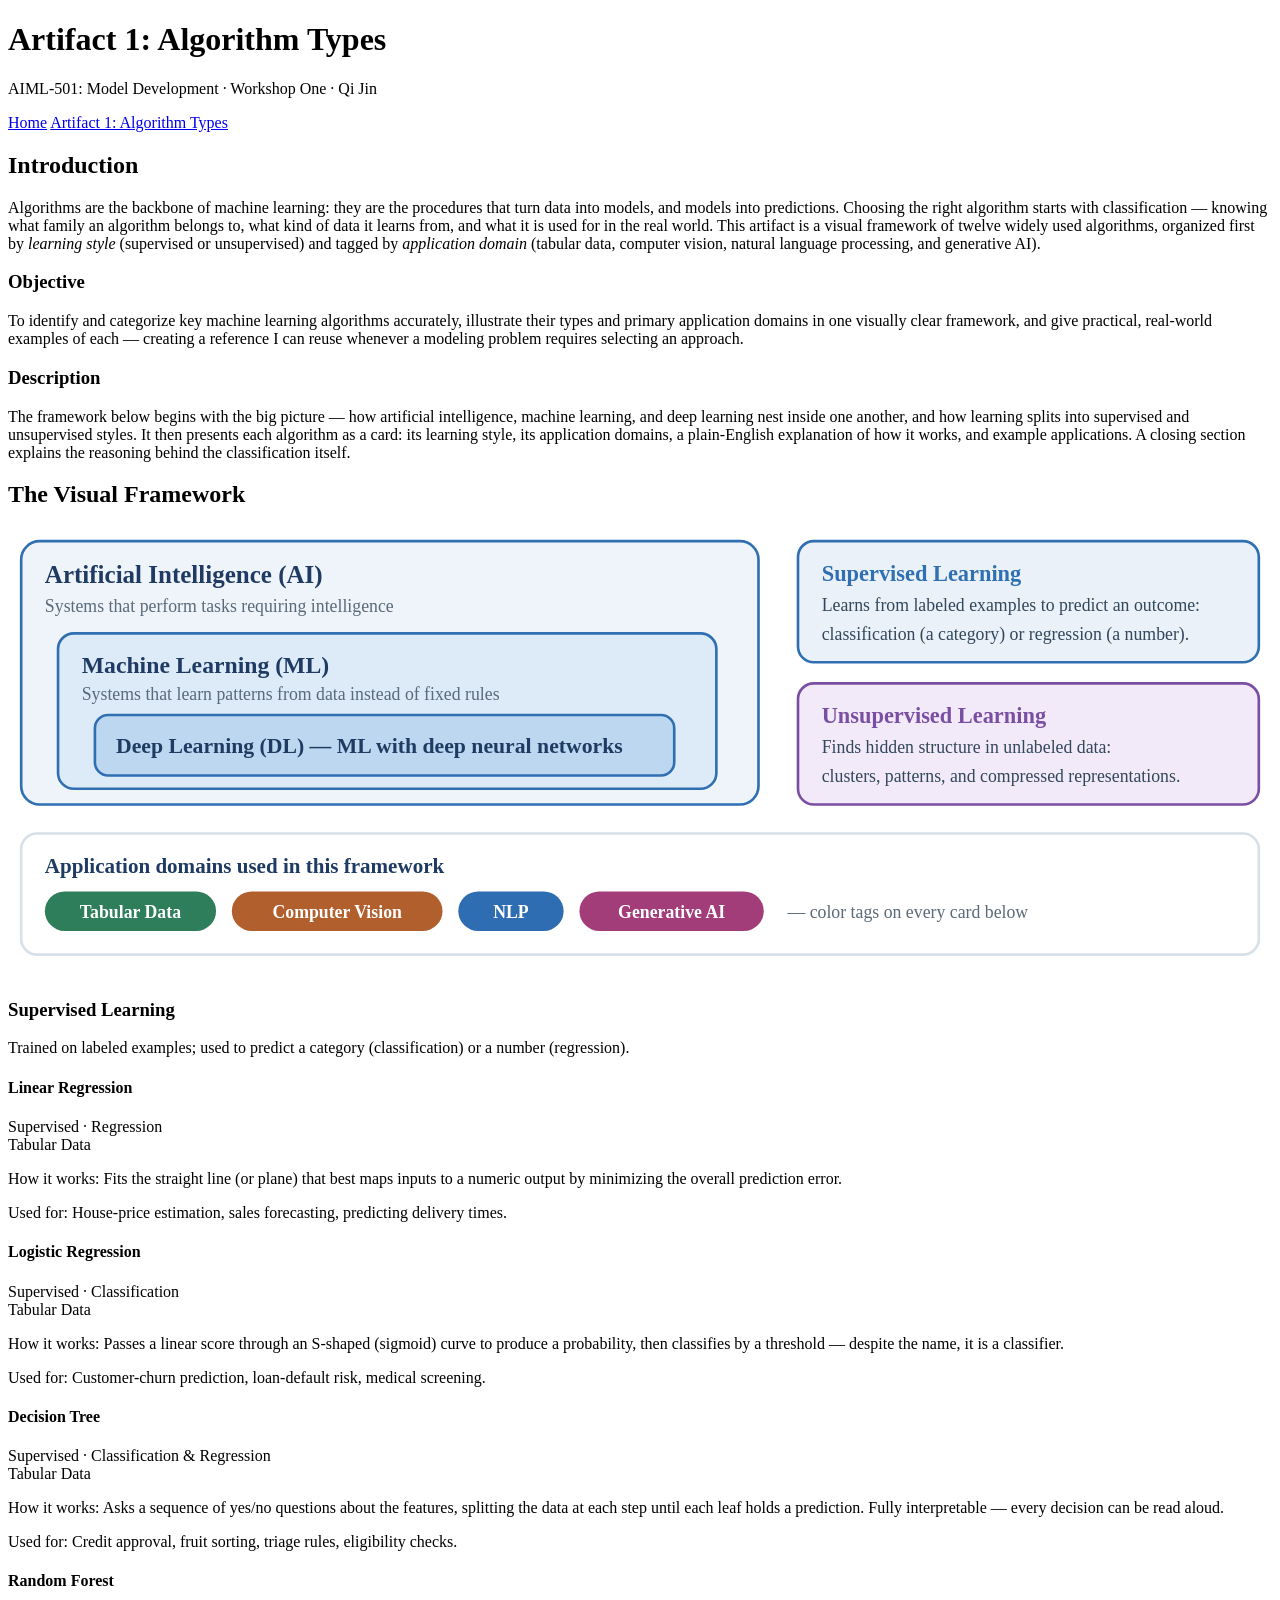
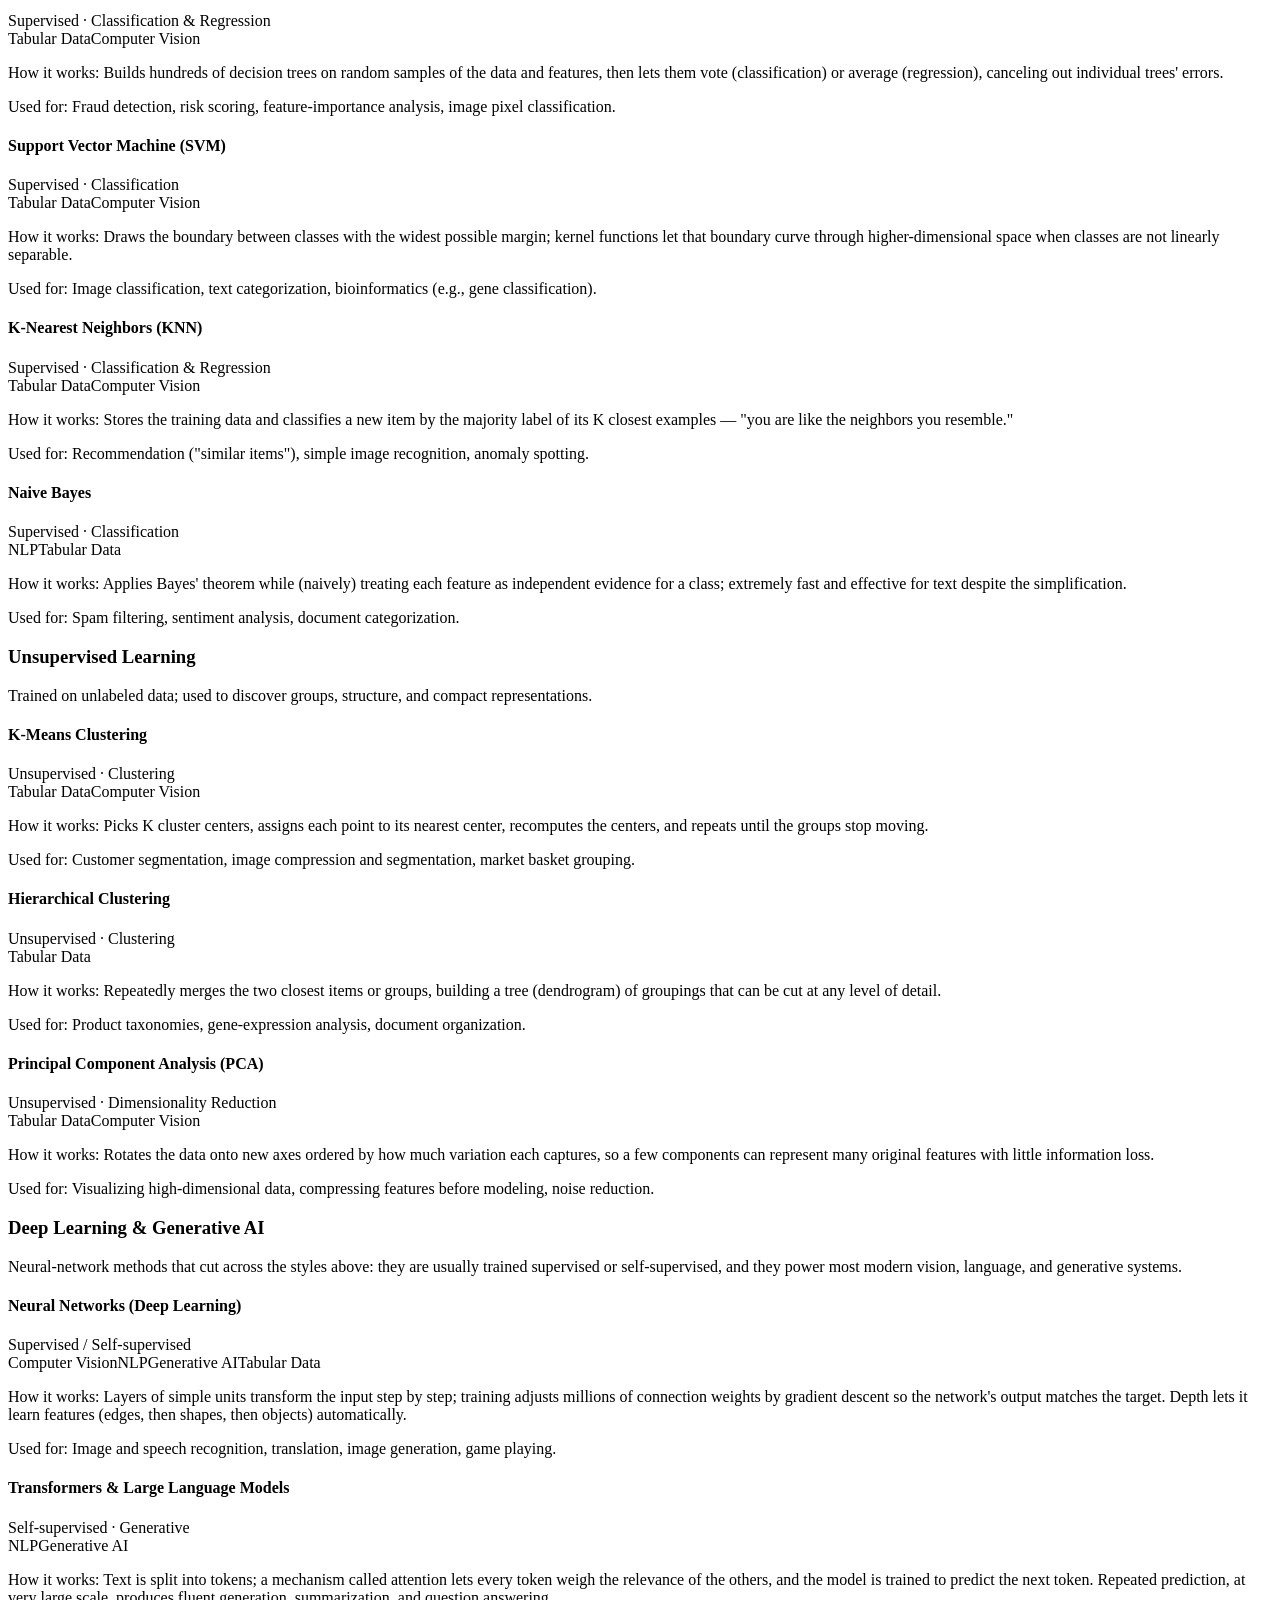
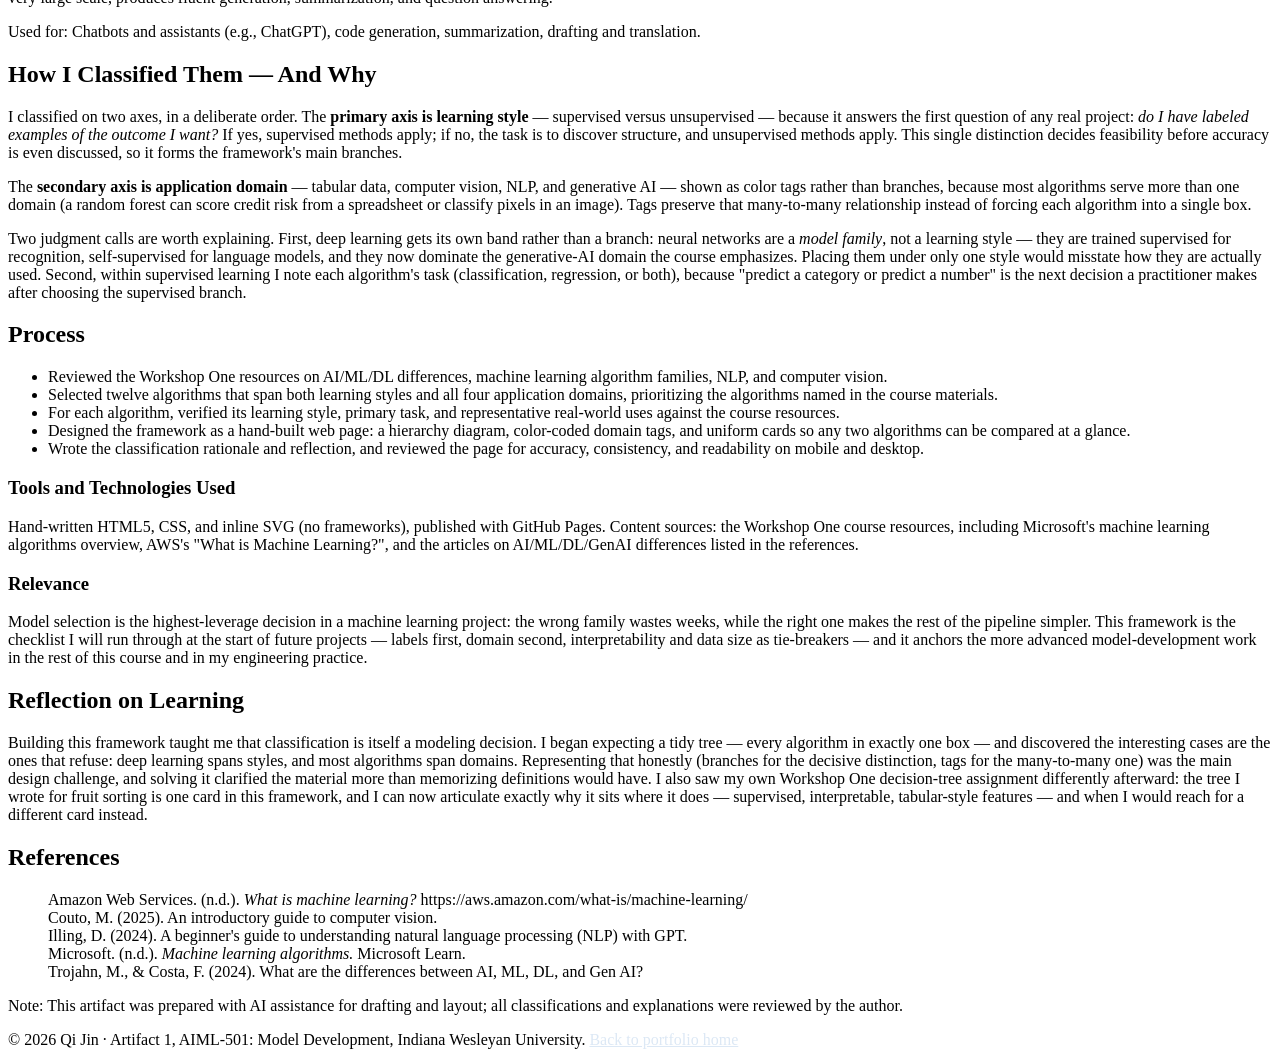
==== algorithm-types.html @ 79d7b703 "portfolio: add algorithm-types.html" ====
<!DOCTYPE html>
<html lang="en">
<head>
<meta charset="UTF-8">
<meta name="viewport" content="width=device-width, initial-scale=1.0">
<title>Artifact 1: Algorithm Types — Qi Jin Portfolio</title>
<link rel="stylesheet" href="style.css">
</head>
<body>
<header class="site">
  <div class="wrap">
    <h1>Artifact 1: Algorithm Types</h1>
    <p class="sub">AIML-501: Model Development &middot; Workshop One &middot; Qi Jin</p>
  </div>
</header>
<nav class="top">
  <div class="wrap">
    <a href="index.html">Home</a>
    <a href="algorithm-types.html" class="active">Artifact 1: Algorithm Types</a>
  </div>
</nav>

<div class="wrap">

  <section>
    <h2 class="sec">Introduction</h2>
    <p>Algorithms are the backbone of machine learning: they are the procedures that turn
    data into models, and models into predictions. Choosing the right algorithm starts
    with classification — knowing what family an algorithm belongs to, what kind of data
    it learns from, and what it is used for in the real world. This artifact is a visual
    framework of twelve widely used algorithms, organized first by <em>learning style</em>
    (supervised or unsupervised) and tagged by <em>application domain</em> (tabular data,
    computer vision, natural language processing, and generative AI).</p>

    <h3>Objective</h3>
    <p>To identify and categorize key machine learning algorithms accurately, illustrate
    their types and primary application domains in one visually clear framework, and give
    practical, real-world examples of each — creating a reference I can reuse whenever a
    modeling problem requires selecting an approach.</p>

    <h3>Description</h3>
    <p>The framework below begins with the big picture — how artificial intelligence,
    machine learning, and deep learning nest inside one another, and how learning splits
    into supervised and unsupervised styles. It then presents each algorithm as a card:
    its learning style, its application domains, a plain-English explanation of how it
    works, and example applications. A closing section explains the reasoning behind the
    classification itself.</p>
  </section>

  <section>
    <h2 class="sec">The Visual Framework</h2>

    <div class="diagram" role="img" aria-label="Diagram: Artificial Intelligence contains Machine Learning, which contains Deep Learning. Machine learning splits into supervised learning (learns from labeled examples) and unsupervised learning (finds structure in unlabeled data).">
      <svg viewBox="0 0 960 340" xmlns="http://www.w3.org/2000/svg" font-family="inherit">
        <!-- Nested hierarchy -->
        <rect x="10" y="10" width="560" height="200" rx="14" fill="#eef4fa" stroke="#2f6fb2" stroke-width="2"/>
        <text x="28" y="42" font-size="19" font-weight="700" fill="#1f3b63">Artificial Intelligence (AI)</text>
        <text x="28" y="64" font-size="13.5" fill="#5a6a7a">Systems that perform tasks requiring intelligence</text>
        <rect x="38" y="80" width="500" height="118" rx="12" fill="#dcebf7" stroke="#2f6fb2" stroke-width="2"/>
        <text x="56" y="110" font-size="18" font-weight="700" fill="#1f3b63">Machine Learning (ML)</text>
        <text x="56" y="131" font-size="13.5" fill="#5a6a7a">Systems that learn patterns from data instead of fixed rules</text>
        <rect x="66" y="142" width="440" height="46" rx="10" fill="#bcd7ef" stroke="#2f6fb2" stroke-width="2"/>
        <text x="82" y="171" font-size="16.5" font-weight="700" fill="#1f3b63">Deep Learning (DL) — ML with deep neural networks</text>
        <!-- Side branches -->
        <rect x="600" y="10" width="350" height="92" rx="12" fill="#eaf1f8" stroke="#2f6fb2" stroke-width="2"/>
        <text x="618" y="40" font-size="17" font-weight="700" fill="#2f6fb2">Supervised Learning</text>
        <text x="618" y="63" font-size="13.5" fill="#33475c">Learns from labeled examples to predict an outcome:</text>
        <text x="618" y="85" font-size="13.5" fill="#33475c">classification (a category) or regression (a number).</text>
        <rect x="600" y="118" width="350" height="92" rx="12" fill="#f2eaf8" stroke="#7a4fa3" stroke-width="2"/>
        <text x="618" y="148" font-size="17" font-weight="700" fill="#7a4fa3">Unsupervised Learning</text>
        <text x="618" y="171" font-size="13.5" fill="#33475c">Finds hidden structure in unlabeled data:</text>
        <text x="618" y="193" font-size="13.5" fill="#33475c">clusters, patterns, and compressed representations.</text>
        <!-- Domain strip -->
        <rect x="10" y="232" width="940" height="92" rx="12" fill="#ffffff" stroke="#d8e0e8" stroke-width="2"/>
        <text x="28" y="262" font-size="16" font-weight="700" fill="#1f3b63">Application domains used in this framework</text>
        <rect x="28" y="276" width="130" height="30" rx="15" fill="#2e7d5b"/><text x="93" y="296" font-size="13.5" font-weight="700" fill="#ffffff" text-anchor="middle">Tabular Data</text>
        <rect x="170" y="276" width="160" height="30" rx="15" fill="#b25f2e"/><text x="250" y="296" font-size="13.5" font-weight="700" fill="#ffffff" text-anchor="middle">Computer Vision</text>
        <rect x="342" y="276" width="80" height="30" rx="15" fill="#2e6db2"/><text x="382" y="296" font-size="13.5" font-weight="700" fill="#ffffff" text-anchor="middle">NLP</text>
        <rect x="434" y="276" width="140" height="30" rx="15" fill="#a33d7a"/><text x="504" y="296" font-size="13.5" font-weight="700" fill="#ffffff" text-anchor="middle">Generative AI</text>
        <text x="592" y="296" font-size="13.5" fill="#5a6a7a">— color tags on every card below</text>
      </svg>
    </div>

    <div class="branch-title"><h3 style="color:var(--sup)">Supervised Learning</h3><div class="rule"></div></div>
    <p class="muted small">Trained on labeled examples; used to predict a category (classification) or a number (regression).</p>
    <div class="grid">

      <div class="algo">
        <h4>Linear Regression</h4><div class="type sup">Supervised &middot; Regression</div>
        <div class="tags"><span class="tag tab">Tabular Data</span></div>
        <p><span class="lbl">How it works:</span> Fits the straight line (or plane) that best maps inputs to a numeric output by minimizing the overall prediction error.</p>
        <p><span class="lbl">Used for:</span> House-price estimation, sales forecasting, predicting delivery times.</p>
      </div>

      <div class="algo">
        <h4>Logistic Regression</h4><div class="type sup">Supervised &middot; Classification</div>
        <div class="tags"><span class="tag tab">Tabular Data</span></div>
        <p><span class="lbl">How it works:</span> Passes a linear score through an S-shaped (sigmoid) curve to produce a probability, then classifies by a threshold — despite the name, it is a classifier.</p>
        <p><span class="lbl">Used for:</span> Customer-churn prediction, loan-default risk, medical screening.</p>
      </div>

      <div class="algo">
        <h4>Decision Tree</h4><div class="type sup">Supervised &middot; Classification &amp; Regression</div>
        <div class="tags"><span class="tag tab">Tabular Data</span></div>
        <p><span class="lbl">How it works:</span> Asks a sequence of yes/no questions about the features, splitting the data at each step until each leaf holds a prediction. Fully interpretable — every decision can be read aloud.</p>
        <p><span class="lbl">Used for:</span> Credit approval, fruit sorting, triage rules, eligibility checks.</p>
      </div>

      <div class="algo">
        <h4>Random Forest</h4><div class="type sup">Supervised &middot; Classification &amp; Regression</div>
        <div class="tags"><span class="tag tab">Tabular Data</span><span class="tag cv">Computer Vision</span></div>
        <p><span class="lbl">How it works:</span> Builds hundreds of decision trees on random samples of the data and features, then lets them vote (classification) or average (regression), canceling out individual trees' errors.</p>
        <p><span class="lbl">Used for:</span> Fraud detection, risk scoring, feature-importance analysis, image pixel classification.</p>
      </div>

      <div class="algo">
        <h4>Support Vector Machine (SVM)</h4><div class="type sup">Supervised &middot; Classification</div>
        <div class="tags"><span class="tag tab">Tabular Data</span><span class="tag cv">Computer Vision</span></div>
        <p><span class="lbl">How it works:</span> Draws the boundary between classes with the widest possible margin; kernel functions let that boundary curve through higher-dimensional space when classes are not linearly separable.</p>
        <p><span class="lbl">Used for:</span> Image classification, text categorization, bioinformatics (e.g., gene classification).</p>
      </div>

      <div class="algo">
        <h4>K-Nearest Neighbors (KNN)</h4><div class="type sup">Supervised &middot; Classification &amp; Regression</div>
        <div class="tags"><span class="tag tab">Tabular Data</span><span class="tag cv">Computer Vision</span></div>
        <p><span class="lbl">How it works:</span> Stores the training data and classifies a new item by the majority label of its K closest examples — "you are like the neighbors you resemble."</p>
        <p><span class="lbl">Used for:</span> Recommendation ("similar items"), simple image recognition, anomaly spotting.</p>
      </div>

      <div class="algo">
        <h4>Naive Bayes</h4><div class="type sup">Supervised &middot; Classification</div>
        <div class="tags"><span class="tag nlp">NLP</span><span class="tag tab">Tabular Data</span></div>
        <p><span class="lbl">How it works:</span> Applies Bayes' theorem while (naively) treating each feature as independent evidence for a class; extremely fast and effective for text despite the simplification.</p>
        <p><span class="lbl">Used for:</span> Spam filtering, sentiment analysis, document categorization.</p>
      </div>

    </div>

    <div class="branch-title"><h3 style="color:var(--uns)">Unsupervised Learning</h3><div class="rule"></div></div>
    <p class="muted small">Trained on unlabeled data; used to discover groups, structure, and compact representations.</p>
    <div class="grid">

      <div class="algo">
        <h4>K-Means Clustering</h4><div class="type uns">Unsupervised &middot; Clustering</div>
        <div class="tags"><span class="tag tab">Tabular Data</span><span class="tag cv">Computer Vision</span></div>
        <p><span class="lbl">How it works:</span> Picks K cluster centers, assigns each point to its nearest center, recomputes the centers, and repeats until the groups stop moving.</p>
        <p><span class="lbl">Used for:</span> Customer segmentation, image compression and segmentation, market basket grouping.</p>
      </div>

      <div class="algo">
        <h4>Hierarchical Clustering</h4><div class="type uns">Unsupervised &middot; Clustering</div>
        <div class="tags"><span class="tag tab">Tabular Data</span></div>
        <p><span class="lbl">How it works:</span> Repeatedly merges the two closest items or groups, building a tree (dendrogram) of groupings that can be cut at any level of detail.</p>
        <p><span class="lbl">Used for:</span> Product taxonomies, gene-expression analysis, document organization.</p>
      </div>

      <div class="algo">
        <h4>Principal Component Analysis (PCA)</h4><div class="type uns">Unsupervised &middot; Dimensionality Reduction</div>
        <div class="tags"><span class="tag tab">Tabular Data</span><span class="tag cv">Computer Vision</span></div>
        <p><span class="lbl">How it works:</span> Rotates the data onto new axes ordered by how much variation each captures, so a few components can represent many original features with little information loss.</p>
        <p><span class="lbl">Used for:</span> Visualizing high-dimensional data, compressing features before modeling, noise reduction.</p>
      </div>

    </div>

    <div class="branch-title"><h3 style="color:var(--gen)">Deep Learning &amp; Generative AI</h3><div class="rule"></div></div>
    <p class="muted small">Neural-network methods that cut across the styles above: they are usually trained supervised or self-supervised, and they power most modern vision, language, and generative systems.</p>
    <div class="grid">

      <div class="algo">
        <h4>Neural Networks (Deep Learning)</h4><div class="type sup">Supervised / Self-supervised</div>
        <div class="tags"><span class="tag cv">Computer Vision</span><span class="tag nlp">NLP</span><span class="tag gen">Generative AI</span><span class="tag tab">Tabular Data</span></div>
        <p><span class="lbl">How it works:</span> Layers of simple units transform the input step by step; training adjusts millions of connection weights by gradient descent so the network's output matches the target. Depth lets it learn features (edges, then shapes, then objects) automatically.</p>
        <p><span class="lbl">Used for:</span> Image and speech recognition, translation, image generation, game playing.</p>
      </div>

      <div class="algo">
        <h4>Transformers &amp; Large Language Models</h4><div class="type sup">Self-supervised &middot; Generative</div>
        <div class="tags"><span class="tag nlp">NLP</span><span class="tag gen">Generative AI</span></div>
        <p><span class="lbl">How it works:</span> Text is split into tokens; a mechanism called attention lets every token weigh the relevance of the others, and the model is trained to predict the next token. Repeated prediction, at very large scale, produces fluent generation, summarization, and question answering.</p>
        <p><span class="lbl">Used for:</span> Chatbots and assistants (e.g., ChatGPT), code generation, summarization, drafting and translation.</p>
      </div>

    </div>
  </section>

  <section>
    <h2 class="sec">How I Classified Them — And Why</h2>
    <p>I classified on two axes, in a deliberate order. The <strong>primary axis is learning
    style</strong> — supervised versus unsupervised — because it answers the first question
    of any real project: <em>do I have labeled examples of the outcome I want?</em> If yes,
    supervised methods apply; if no, the task is to discover structure, and unsupervised
    methods apply. This single distinction decides feasibility before accuracy is even
    discussed, so it forms the framework's main branches.</p>
    <p>The <strong>secondary axis is application domain</strong> — tabular data, computer
    vision, NLP, and generative AI — shown as color tags rather than branches, because
    most algorithms serve more than one domain (a random forest can score credit risk from
    a spreadsheet or classify pixels in an image). Tags preserve that many-to-many
    relationship instead of forcing each algorithm into a single box.</p>
    <p>Two judgment calls are worth explaining. First, deep learning gets its own band
    rather than a branch: neural networks are a <em>model family</em>, not a learning style —
    they are trained supervised for recognition, self-supervised for language models, and
    they now dominate the generative-AI domain the course emphasizes. Placing them under
    only one style would misstate how they are actually used. Second, within supervised
    learning I note each algorithm's task (classification, regression, or both), because
    "predict a category or predict a number" is the next decision a practitioner makes
    after choosing the supervised branch.</p>
  </section>

  <section>
    <h2 class="sec">Process</h2>
    <ul>
      <li>Reviewed the Workshop One resources on AI/ML/DL differences, machine learning algorithm families, NLP, and computer vision.</li>
      <li>Selected twelve algorithms that span both learning styles and all four application domains, prioritizing the algorithms named in the course materials.</li>
      <li>For each algorithm, verified its learning style, primary task, and representative real-world uses against the course resources.</li>
      <li>Designed the framework as a hand-built web page: a hierarchy diagram, color-coded domain tags, and uniform cards so any two algorithms can be compared at a glance.</li>
      <li>Wrote the classification rationale and reflection, and reviewed the page for accuracy, consistency, and readability on mobile and desktop.</li>
    </ul>

    <h3>Tools and Technologies Used</h3>
    <p>Hand-written HTML5, CSS, and inline SVG (no frameworks), published with GitHub
    Pages. Content sources: the Workshop One course resources, including Microsoft's
    machine learning algorithms overview, AWS's "What is Machine Learning?", and the
    articles on AI/ML/DL/GenAI differences listed in the references.</p>

    <h3>Relevance</h3>
    <p>Model selection is the highest-leverage decision in a machine learning project:
    the wrong family wastes weeks, while the right one makes the rest of the pipeline
    simpler. This framework is the checklist I will run through at the start of future
    projects — labels first, domain second, interpretability and data size as
    tie-breakers — and it anchors the more advanced model-development work in the rest
    of this course and in my engineering practice.</p>
  </section>

  <section>
    <h2 class="sec">Reflection on Learning</h2>
    <p>Building this framework taught me that classification is itself a modeling
    decision. I began expecting a tidy tree — every algorithm in exactly one box — and
    discovered the interesting cases are the ones that refuse: deep learning spans
    styles, and most algorithms span domains. Representing that honestly (branches for
    the decisive distinction, tags for the many-to-many one) was the main design
    challenge, and solving it clarified the material more than memorizing definitions
    would have. I also saw my own Workshop One decision-tree assignment differently
    afterward: the tree I wrote for fruit sorting is one card in this framework, and I
    can now articulate exactly why it sits where it does — supervised, interpretable,
    tabular-style features — and when I would reach for a different card instead.</p>
  </section>

  <section>
    <h2 class="sec">References</h2>
    <ul class="small" style="list-style:none;margin-left:0">
      <li>Amazon Web Services. (n.d.). <em>What is machine learning?</em> https://aws.amazon.com/what-is/machine-learning/</li>
      <li>Couto, M. (2025). An introductory guide to computer vision.</li>
      <li>Illing, D. (2024). A beginner's guide to understanding natural language processing (NLP) with GPT.</li>
      <li>Microsoft. (n.d.). <em>Machine learning algorithms.</em> Microsoft Learn.</li>
      <li>Trojahn, M., &amp; Costa, F. (2024). What are the differences between AI, ML, DL, and Gen AI?</li>
    </ul>
    <p class="small muted">Note: This artifact was prepared with AI assistance for drafting and layout; all classifications and explanations were reviewed by the author.</p>
  </section>

</div>

<footer>
  <div class="wrap">&copy; 2026 Qi Jin &middot; Artifact 1, AIML-501: Model Development, Indiana Wesleyan University. <a href="index.html" style="color:#dce8f5">Back to portfolio home</a></div>
</footer>
</body>
</html>
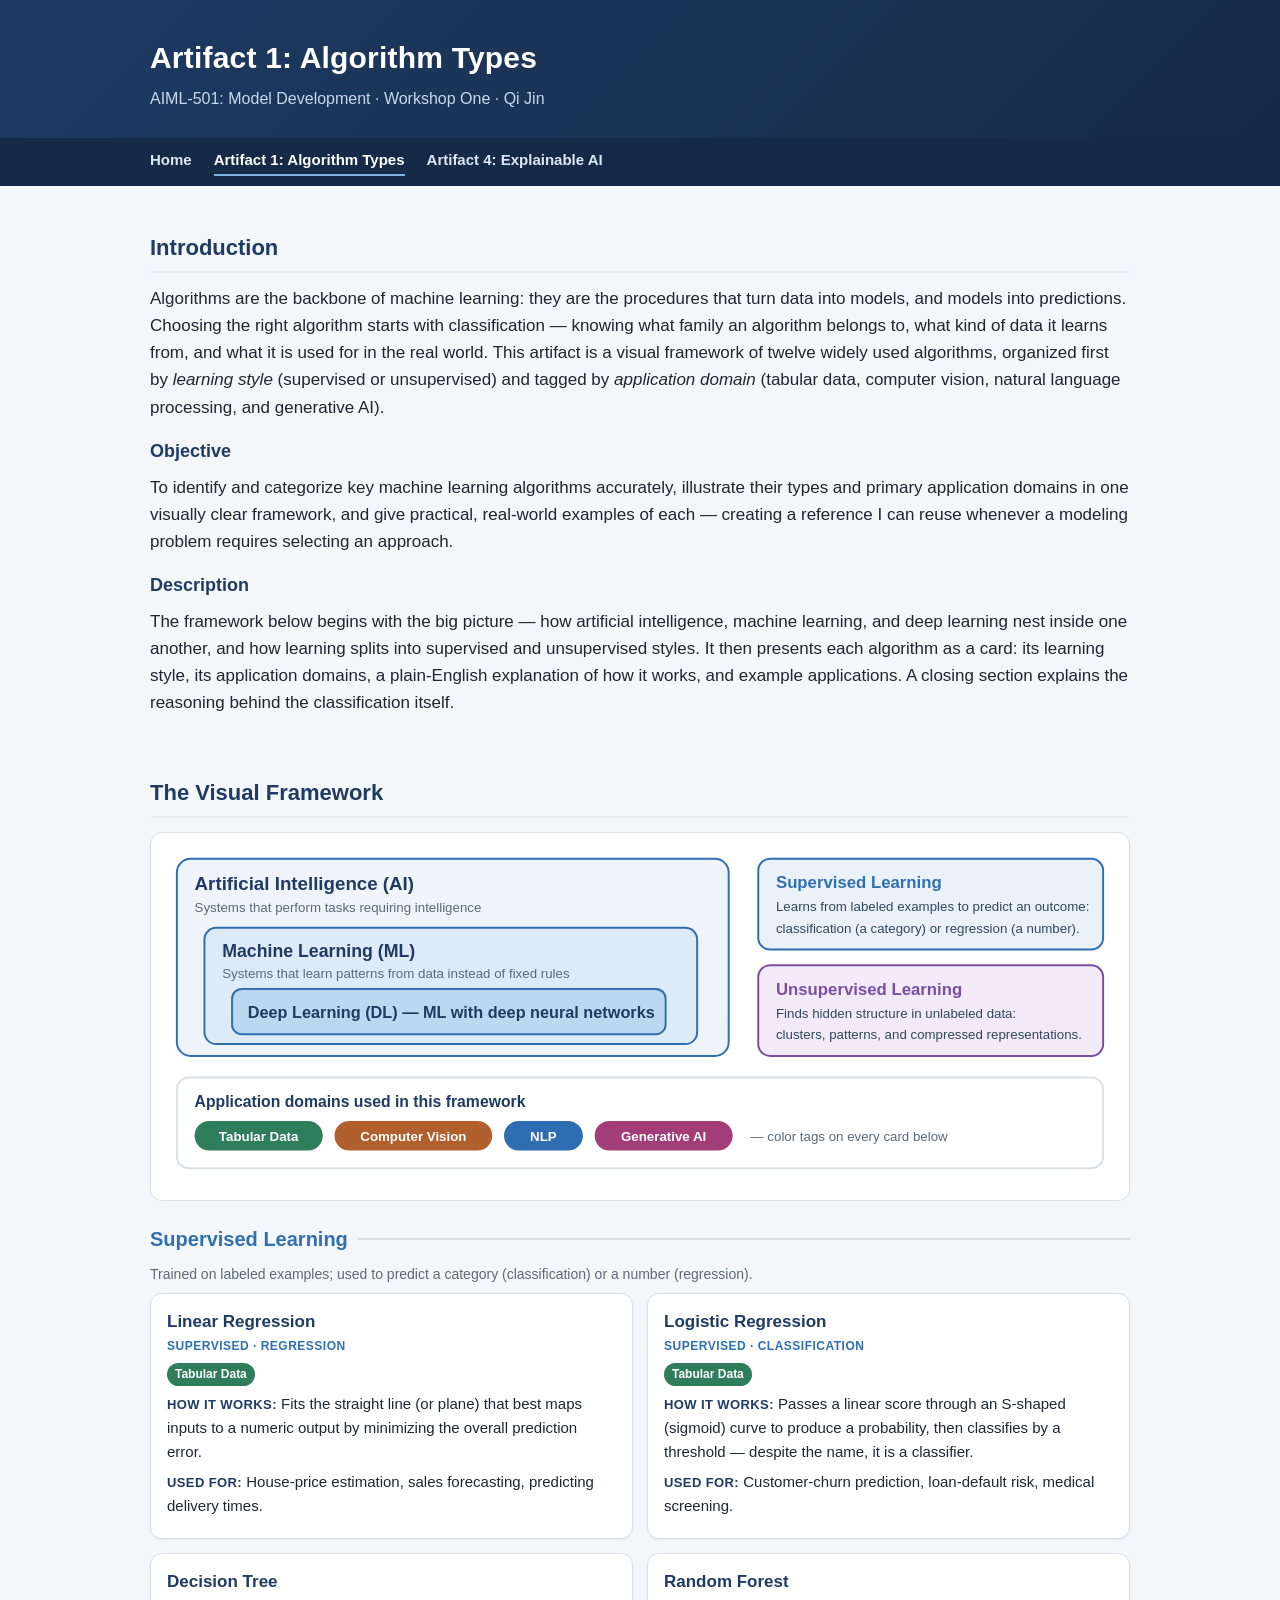
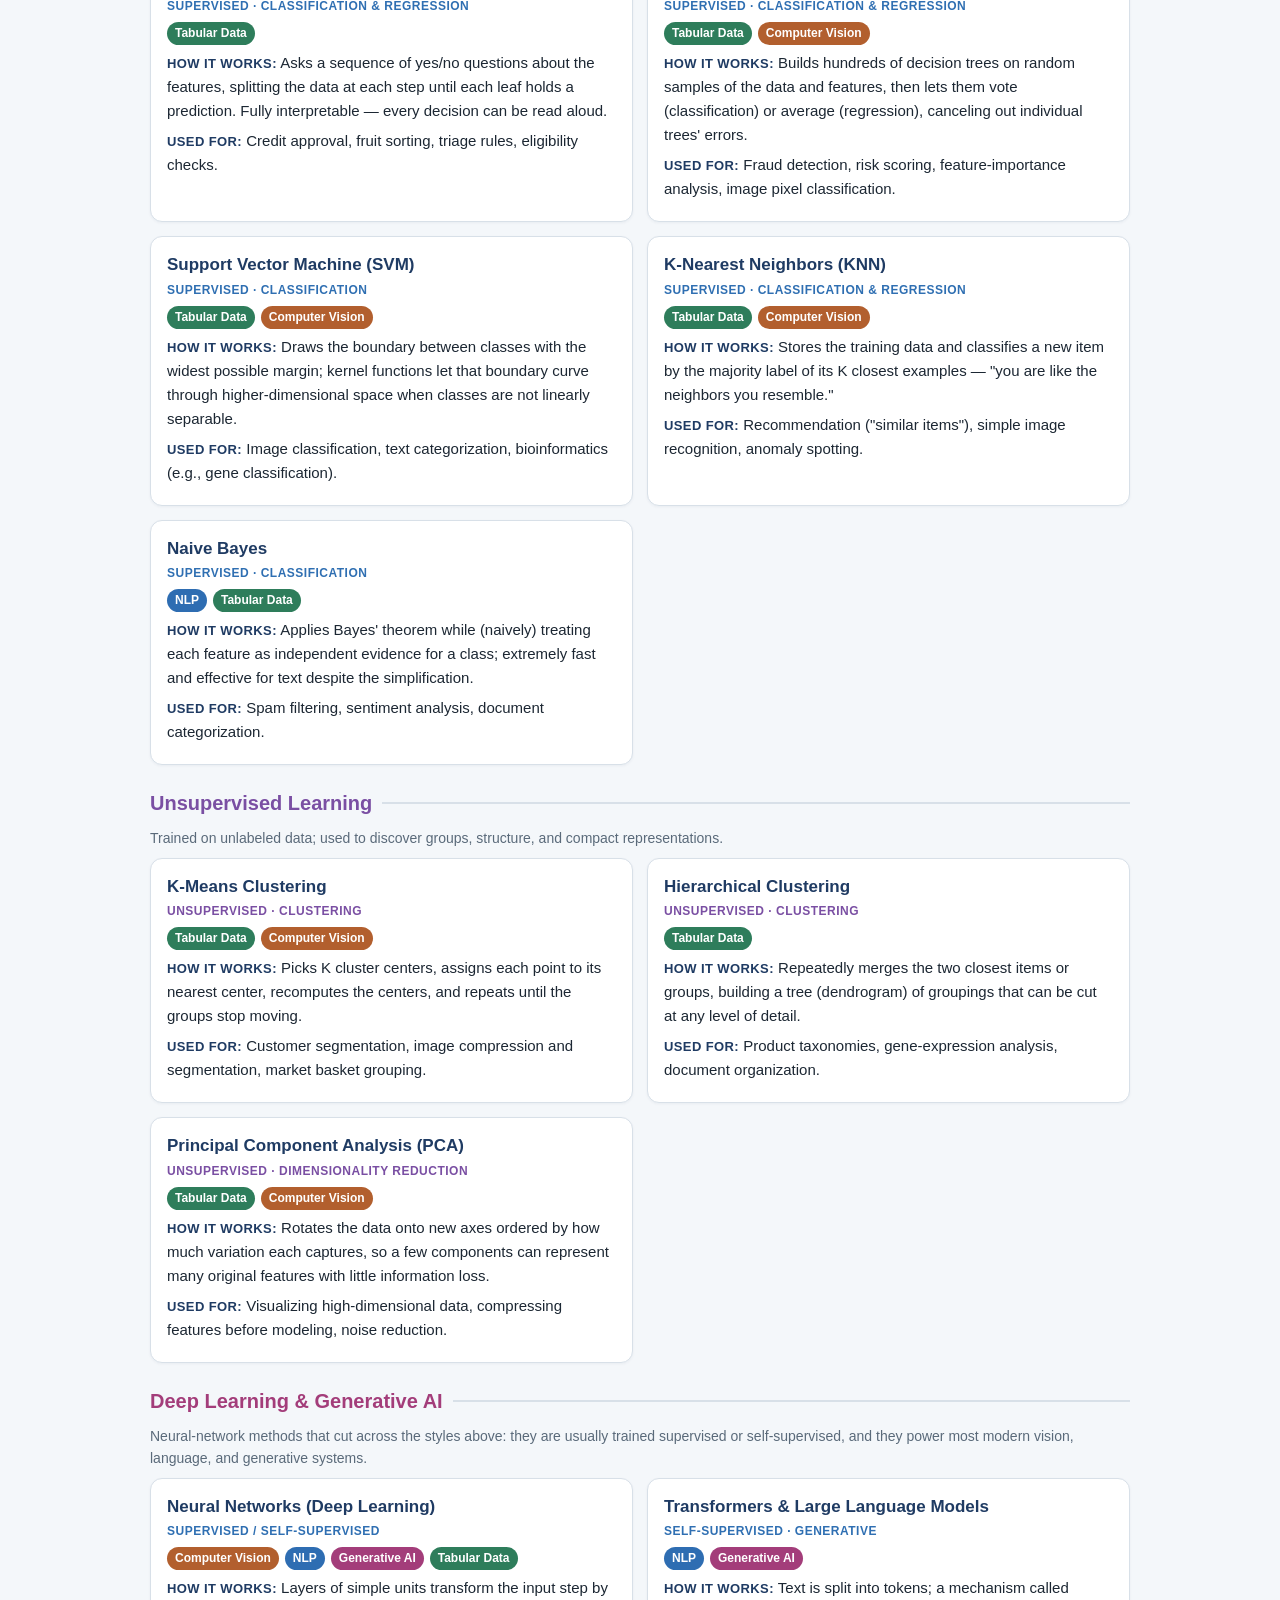
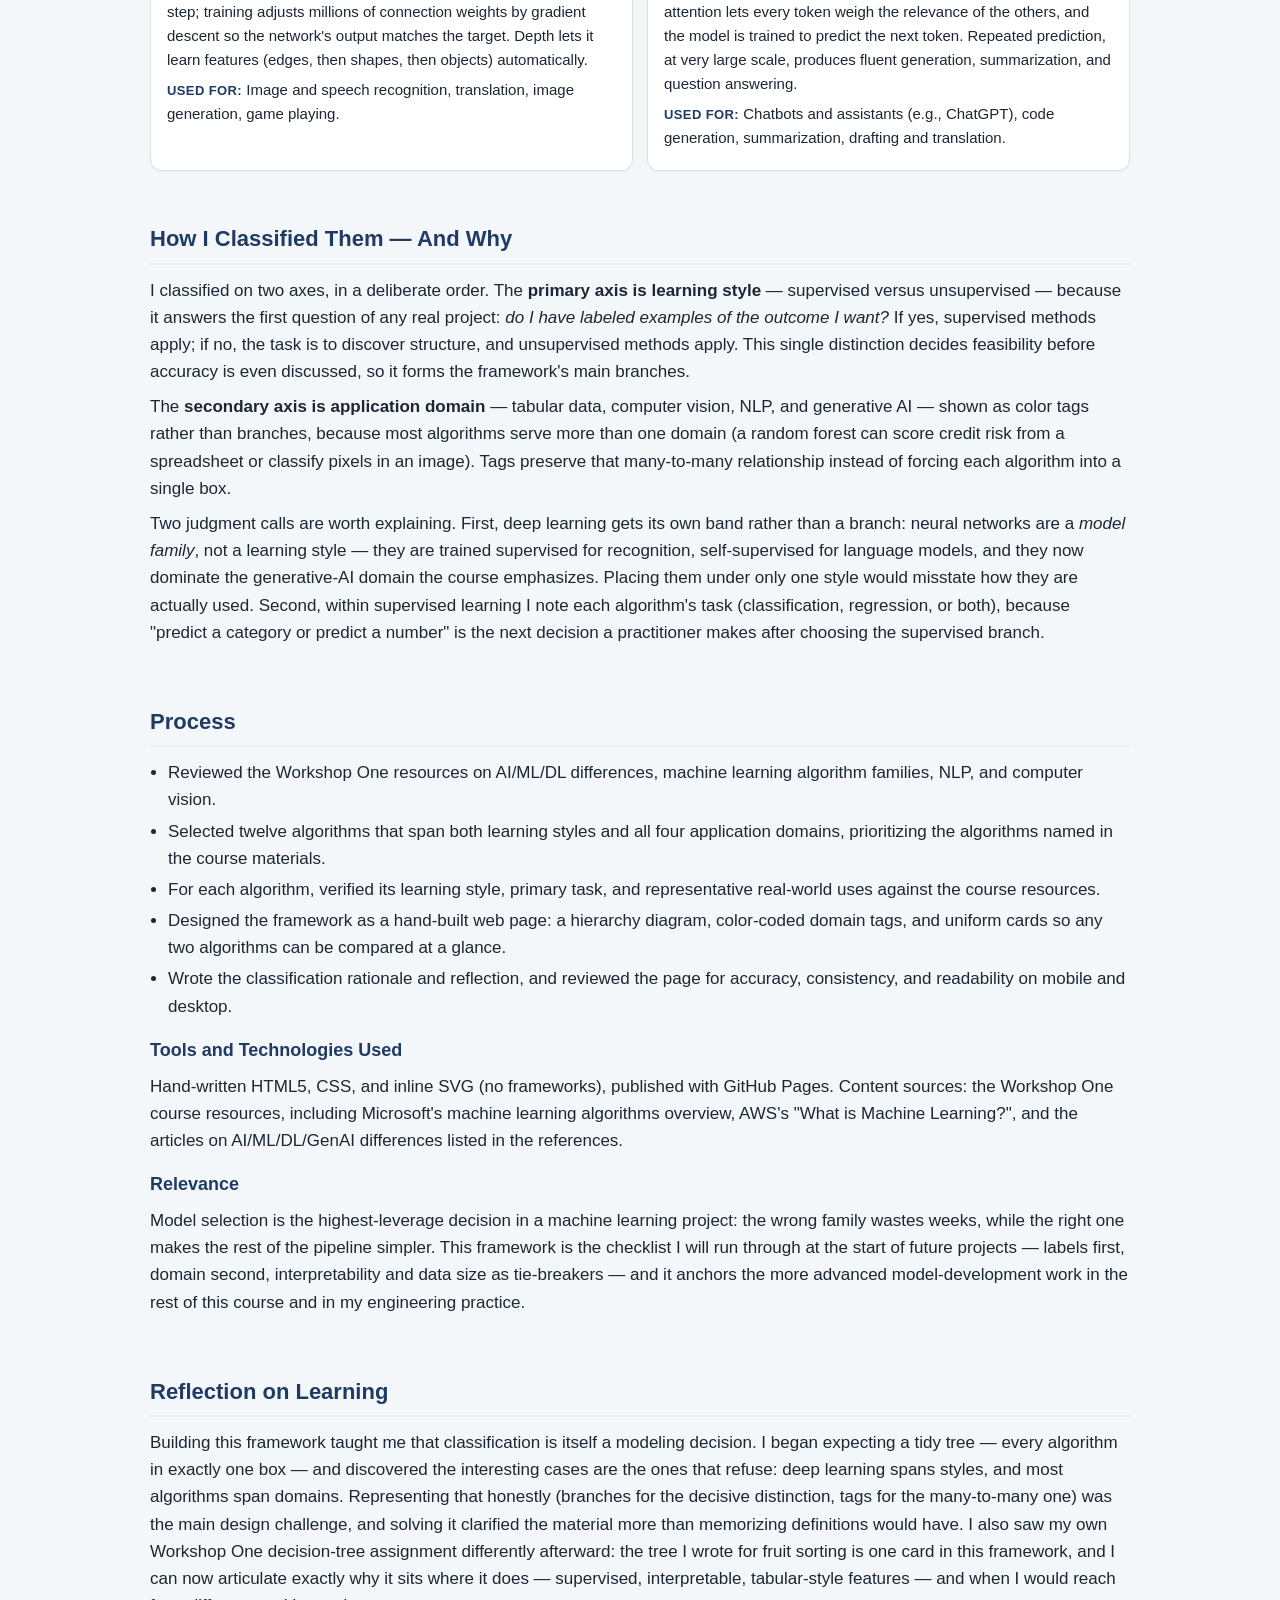
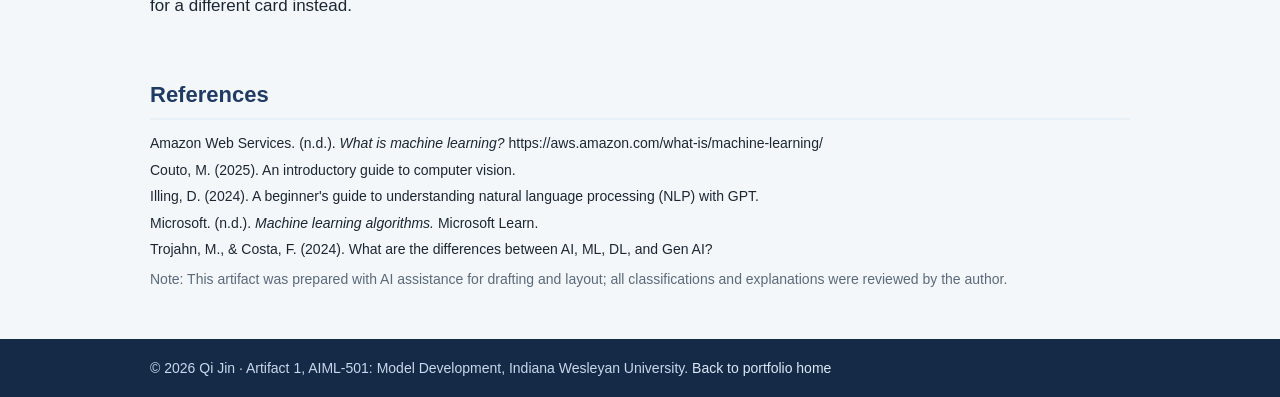
==== commit acfdbb02: "portfolio w4: add algorithm-types.html" ====
--- a/algorithm-types.html
+++ b/algorithm-types.html
@@ -17,6 +17,7 @@
   <div class="wrap">
     <a href="index.html">Home</a>
     <a href="algorithm-types.html" class="active">Artifact 1: Algorithm Types</a>
+    <a href="explainability.html">Artifact 4: Explainable AI</a>
   </div>
 </nav>
 
--- a/style.css
+++ b/style.css
@@ -0,0 +1,75 @@
+:root{
+  --navy:#1f3b63; --navy-dark:#152a47; --accent:#2f6fb2; --accent-soft:#e8f0f8;
+  --ink:#1c2733; --muted:#5a6a7a; --line:#d8e0e8; --card:#ffffff; --bg:#f4f7fa;
+  --sup:#2f6fb2; --uns:#7a4fa3;
+  --tab:#2e7d5b; --cv:#b25f2e; --nlp:#2e6db2; --gen:#a33d7a;
+}
+*{box-sizing:border-box}
+html{scroll-behavior:smooth}
+body{margin:0;font-family:-apple-system,"Segoe UI",Roboto,"Helvetica Neue",Arial,sans-serif;
+  background:var(--bg);color:var(--ink);line-height:1.6;font-size:17px}
+a{color:var(--accent);text-decoration:none}
+a:hover{text-decoration:underline}
+.wrap{max-width:1020px;margin:0 auto;padding:0 20px}
+
+/* Header */
+header.site{background:linear-gradient(135deg,var(--navy) 0%,var(--navy-dark) 100%);color:#fff}
+header.site .wrap{padding:34px 20px 26px}
+header.site h1{margin:0 0 4px;font-size:30px;letter-spacing:.2px}
+header.site .sub{color:#c8d8ec;font-size:16px;margin:0}
+nav.top{background:var(--navy-dark)}
+nav.top .wrap{display:flex;gap:22px;padding-top:10px;padding-bottom:10px}
+nav.top a{color:#dce8f5;font-size:15px;font-weight:600}
+nav.top a.active{color:#fff;border-bottom:2px solid #7fb2e0;padding-bottom:2px}
+
+/* Sections */
+section{padding:26px 0 6px}
+h2.sec{font-size:22px;color:var(--navy);border-bottom:2px solid var(--accent-soft);
+  padding-bottom:6px;margin:18px 0 12px}
+h3{color:var(--navy);margin:16px 0 6px;font-size:18px}
+p{margin:8px 0}
+.card{background:var(--card);border:1px solid var(--line);border-radius:12px;
+  padding:18px 20px;margin:14px 0;box-shadow:0 1px 3px rgba(21,42,71,.06)}
+.muted{color:var(--muted)}
+.small{font-size:14px}
+
+/* Value prop callout */
+.callout{background:var(--accent-soft);border-left:4px solid var(--accent);
+  border-radius:8px;padding:14px 18px;margin:14px 0}
+
+/* Artifact list */
+.artifact{display:flex;justify-content:space-between;align-items:center;gap:14px}
+.artifact .meta{flex:1}
+.badge{display:inline-block;font-size:12px;font-weight:700;letter-spacing:.4px;
+  padding:2px 9px;border-radius:999px;color:#fff;background:var(--accent)}
+.badge.soon{background:#93a7ba}
+
+/* Infographic */
+.diagram{background:var(--card);border:1px solid var(--line);border-radius:12px;
+  padding:16px;margin:14px 0;overflow-x:auto}
+.diagram svg{min-width:640px;width:100%;height:auto;display:block}
+.legend{display:flex;flex-wrap:wrap;gap:8px 16px;margin:8px 0 2px;font-size:14px}
+.legend span{display:inline-flex;align-items:center;gap:6px}
+.dot{width:11px;height:11px;border-radius:3px;display:inline-block}
+.grid{display:grid;grid-template-columns:1fr 1fr;gap:14px}
+@media (max-width:760px){.grid{grid-template-columns:1fr}}
+.algo{background:var(--card);border:1px solid var(--line);border-radius:12px;
+  padding:14px 16px;box-shadow:0 1px 3px rgba(21,42,71,.05)}
+.algo h4{margin:0 0 2px;font-size:17px;color:var(--navy)}
+.algo .type{font-size:12px;font-weight:700;letter-spacing:.5px;text-transform:uppercase}
+.algo .type.sup{color:var(--sup)} .algo .type.uns{color:var(--uns)}
+.algo p{font-size:15px;margin:6px 0}
+.algo .lbl{font-weight:700;color:var(--navy);font-size:13px;text-transform:uppercase;letter-spacing:.4px}
+.tags{display:flex;flex-wrap:wrap;gap:6px;margin:6px 0}
+.tag{font-size:12px;font-weight:700;color:#fff;padding:2px 8px;border-radius:999px}
+.tag.tab{background:var(--tab)} .tag.cv{background:var(--cv)}
+.tag.nlp{background:var(--nlp)} .tag.gen{background:var(--gen)}
+.branch-title{display:flex;align-items:center;gap:10px;margin:22px 0 4px}
+.branch-title h3{margin:0;font-size:20px}
+.branch-title .rule{flex:1;height:2px;background:var(--line)}
+
+footer{margin:34px 0 0;background:var(--navy-dark);color:#c8d8ec}
+footer .wrap{padding:18px 20px;font-size:14px}
+table.refs{font-size:15px}
+ul{margin:8px 0 8px 18px;padding:0}
+li{margin:4px 0}
